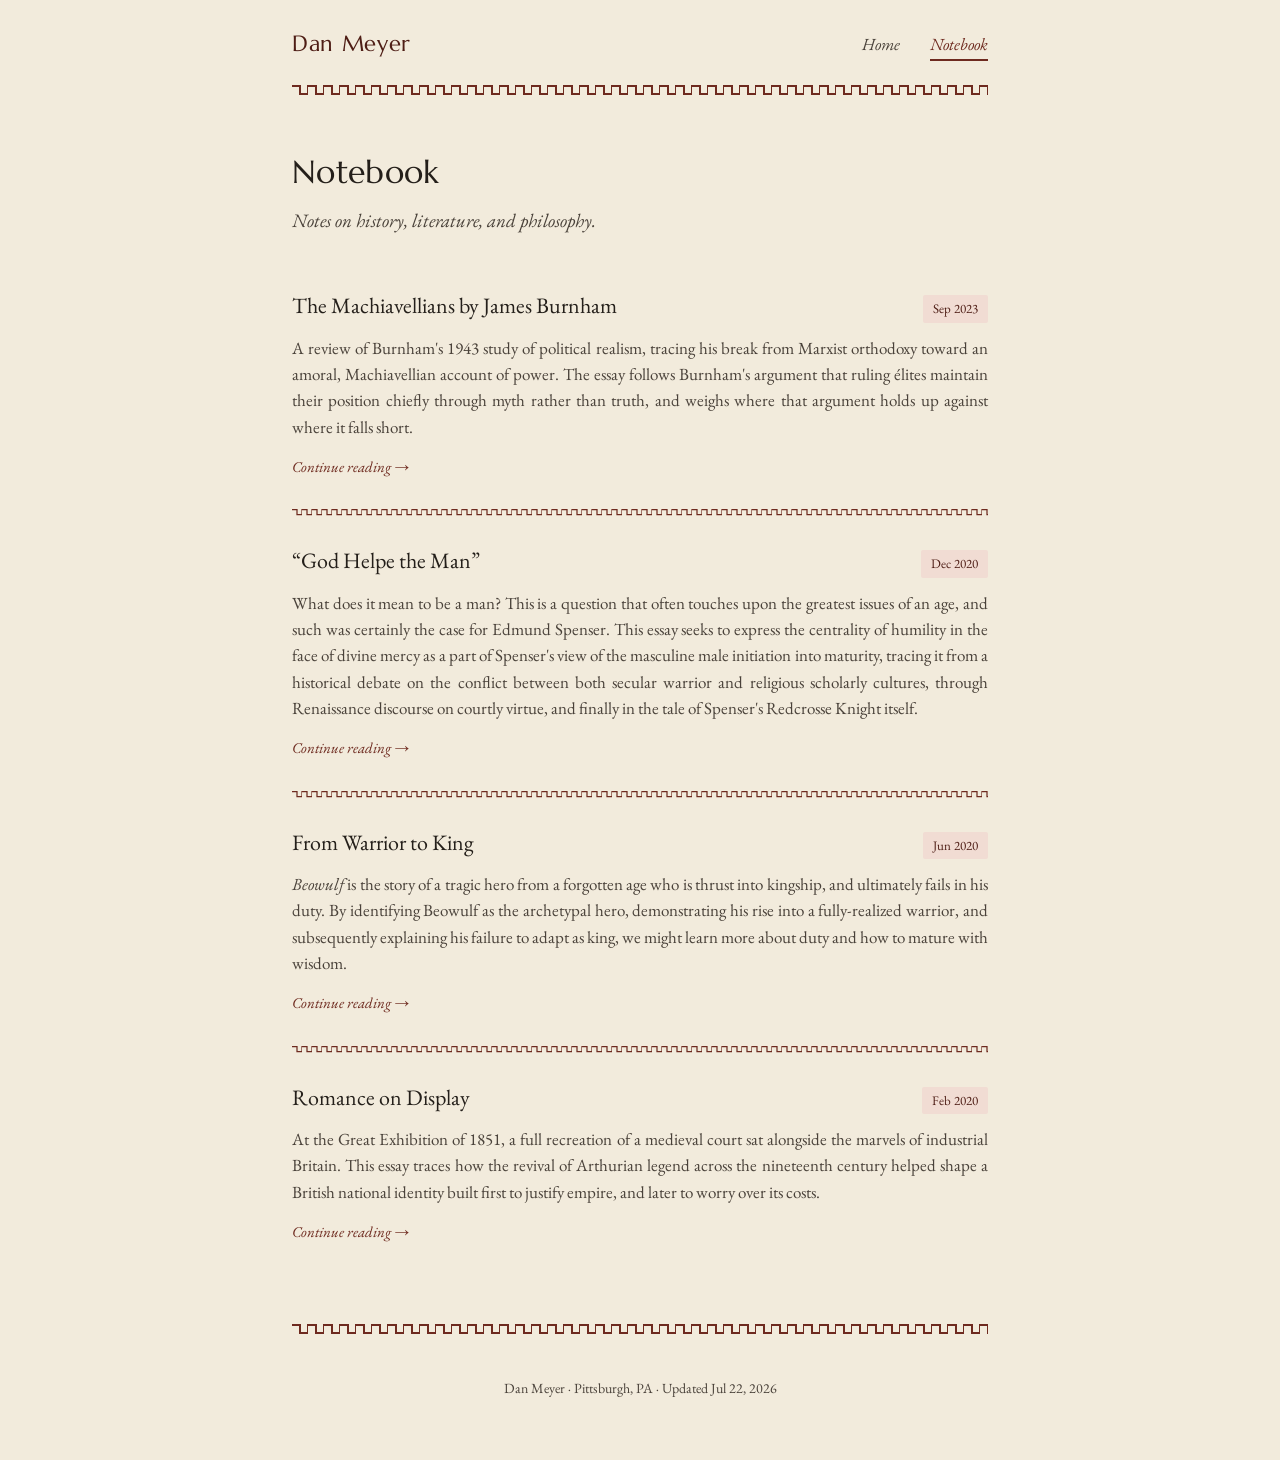
==== notebook/index.html @ ad2be36e "Add files via upload" ====
<!DOCTYPE html>
<html lang="en">
<head>
<meta charset="UTF-8">
<meta name="viewport" content="width=device-width, initial-scale=1">
<title>Notebook — Dan Meyer</title>
<link rel="stylesheet" href="../styles.css">
</head>
<body>
<div class="wrap">

  <header class="top">
    <a class="wordmark" href="../index.html">Dan Meyer</a>
    <nav>
      <a href="../index.html">Home</a>
      <a class="active" href="index.html">Notebook</a>
    </nav>
  </header>
  <div class="meander-rule"></div>

  <section>
    <h1 style="font-size:32px;">Notebook</h1>
    <p class="subtitle">Notes on history, literature, and philosophy.</p>

    <div class="post-list">

      <div class="entry">
        <div class="entry-row">
          <a class="entry-title" href="burnham-machiavellians.html">The Machiavellians by James Burnham</a>
          <span class="date">Sep 2023</span>
        </div>
        <p class="entry-blurb">A review of Burnham's 1943 study of political realism, tracing his break from Marxist orthodoxy toward an amoral, Machiavellian account of power. The essay follows Burnham's argument that ruling &eacute;lites maintain their position chiefly through myth rather than truth, and weighs where that argument holds up against where it falls short.</p>
        <a class="continue-link" href="burnham-machiavellians.html">Continue reading &rarr;</a>
      </div>

      <div class="meander-rule tight"></div>

      <div class="entry">
        <div class="entry-row">
          <a class="entry-title" href="god-helpe-the-man.html">&ldquo;God Helpe the Man&rdquo;</a>
          <span class="date">Dec 2020</span>
        </div>
        <p class="entry-blurb">What does it mean to be a man? This is a question that often touches upon the greatest issues of an age, and such was certainly the case for Edmund Spenser. This essay seeks to express the centrality of humility in the face of divine mercy as a part of Spenser's view of the masculine male initiation into maturity, tracing it from a historical debate on the conflict between both secular warrior and religious scholarly cultures, through Renaissance discourse on courtly virtue, and finally in the tale of Spenser's Redcrosse Knight itself.</p>
        <a class="continue-link" href="god-helpe-the-man.html">Continue reading &rarr;</a>
      </div>

      <div class="meander-rule tight"></div>

      <div class="entry">
        <div class="entry-row">
          <a class="entry-title" href="from-warrior-to-king.html">From Warrior to King</a>
          <span class="date">Jun 2020</span>
        </div>
        <p class="entry-blurb"><em>Beowulf</em> is the story of a tragic hero from a forgotten age who is thrust into kingship, and ultimately fails in his duty. By identifying Beowulf as the archetypal hero, demonstrating his rise into a fully-realized warrior, and subsequently explaining his failure to adapt as king, we might learn more about duty and how to mature with wisdom.</p>
        <a class="continue-link" href="from-warrior-to-king.html">Continue reading &rarr;</a>
      </div>

      <div class="meander-rule tight"></div>

      <div class="entry">
        <div class="entry-row">
          <a class="entry-title" href="romance-on-display.html">Romance on Display</a>
          <span class="date">Feb 2020</span>
        </div>
        <p class="entry-blurb">At the Great Exhibition of 1851, a full recreation of a medieval court sat alongside the marvels of industrial Britain. This essay traces how the revival of Arthurian legend across the nineteenth century helped shape a British national identity built first to justify empire, and later to worry over its costs.</p>
        <a class="continue-link" href="romance-on-display.html">Continue reading &rarr;</a>
      </div>

    </div>
  </section>

  <div class="meander-rule"></div>

  <footer>
    Dan Meyer &middot; Pittsburgh, PA &middot; Updated Jul 22, 2026
  </footer>

</div>
</body>
</html>
---- styles.css ----
/* ---- tokens ---- */
:root{
  --parchment:#F2EBDC;
  --parchment-2:#EAE1CC;
  --ink:#241F1A;
  --ink-soft:#4A423A;
  --oxblood:#6E2A1F;
  --oxblood-deep:#4E1D15;
  --oxblood-tint:#F1DCD3;
  --hairline: rgba(36,31,26,0.18);
}

/* ---- embedded fonts ---- */
@font-face{
  font-family:'Marcellus';
  src:url('fonts/Marcellus-Regular.ttf') format('truetype');
  font-weight:400;font-style:normal;font-display:swap;
}
@font-face{
  font-family:'EB Garamond';
  src:url('fonts/EBGaramond-Regular.ttf') format('truetype');
  font-weight:400;font-style:normal;font-display:swap;
}
@font-face{
  font-family:'EB Garamond';
  src:url('fonts/EBGaramond-Italic.ttf') format('truetype');
  font-weight:400;font-style:italic;font-display:swap;
}
@font-face{
  font-family:'Goudy Initial';
  src:url('fonts/GoudyIni.ttf') format('truetype');
  font-weight:400;font-style:normal;font-display:swap;
}

/* ---- reset / base ---- */
*{box-sizing:border-box;}
body{
  margin:0;
  background:var(--parchment);
  color:var(--ink);
  font-family:'EB Garamond', serif;
  font-size:19px;
  line-height:1.65;
}
.wrap{max-width:760px;margin:0 auto;padding:0 32px;}
a{color:inherit;}

/* ---- header ---- */
header.top{
  display:flex;justify-content:space-between;align-items:center;
  padding:26px 0 20px;
}
.wordmark{
  font-family:'Marcellus',serif;font-size:22px;letter-spacing:0.03em;
  color:var(--oxblood-deep);text-decoration:none;
}
nav a{
  font-family:'EB Garamond',serif;font-style:italic;font-size:17px;
  color:var(--ink-soft);text-decoration:none;margin-left:26px;
  padding-bottom:4px;border-bottom:2px solid transparent;
}
nav a.active{color:var(--oxblood);border-bottom-color:var(--oxblood);}
nav a:hover{color:var(--oxblood-deep);}

/* ---- meander rule (signature divider) ---- */
/* seamless step-fret: period matches tile width so pattern reads as one
   continuous band rather than repeating with visible seams */
.meander-rule{
  height:16px;width:100%;
  background-image:url("data:image/svg+xml,%3Csvg xmlns='http://www.w3.org/2000/svg' width='16' height='16' viewBox='0 0 16 16'%3E%3Cpath d='M0,4 H8 V12 H16 V4' fill='none' stroke='%236E2A1F' stroke-width='2' stroke-linejoin='miter' stroke-linecap='square'/%3E%3C/svg%3E");
  background-repeat:repeat-x;background-position:left center;background-size:16px 16px;
}
.meander-rule.tight{
  height:10px;background-size:10px 10px;
}

/* ---- sections ---- */
section{padding:48px 0;}

h1{
  font-family:'Marcellus',serif;font-size:38px;font-weight:400;
  letter-spacing:0.01em;margin:0 0 6px;color:var(--ink);
}
h2.section-head{
  font-family:'Marcellus',serif;font-size:26px;font-weight:400;
  margin:0 0 18px;
}
.subtitle{
  font-family:'EB Garamond',serif;font-style:italic;color:var(--ink-soft);
  font-size:19px;margin:0 0 26px;
}
p{margin:0 0 16px;color:var(--ink-soft);text-align:justify;hyphens:auto;}
.lede{font-size:20px;color:var(--ink);}
.dropcap{
  float:left;
  width:88px;height:88px;
  margin:0 12px 0 0;
  display:flex;align-items:center;justify-content:center;
  overflow:hidden; /* hard clamp: guarantees no leftover space regardless
                       of font metrics, even if the embedded font fails
                       to load and a fallback serif is used instead */
  font-family:'Goudy Initial', serif;
  font-size:100px;line-height:1;
  color:var(--oxblood);
}
.social-links{margin-top:20px;}
.social-links a{
  font-family:'EB Garamond',serif;font-style:italic;color:var(--oxblood);
  text-decoration:none;border-bottom:1px solid var(--oxblood);font-size:16px;
}
.social-links a:hover{color:var(--oxblood-deep);}

/* ---- book feature ---- */
.book-card{
  display:flex;gap:26px;background:var(--parchment-2);
  border:1px solid var(--hairline);border-radius:2px;padding:26px;
  margin-top:8px;
}
.book-covers{display:flex;gap:8px;flex-shrink:0;}
.cover{
  width:76px;height:114px;border-radius:1px;
  object-fit:cover;border:1px solid var(--ink-soft);
}
.book-copy h2{font-family:'Marcellus',serif;font-size:23px;font-weight:400;margin:0 0 8px;}
.book-copy p{font-size:17px;margin:0 0 14px;}
.book-links a{
  font-family:'EB Garamond',serif;font-style:italic;color:var(--oxblood);
  text-decoration:none;border-bottom:1px solid var(--oxblood);
  font-size:16px;margin-right:20px;
}

/* ---- notebook list ---- */
.post{
  display:flex;justify-content:space-between;align-items:flex-start;
  padding:18px 0;border-bottom:1px solid var(--hairline);
}
.post-list .post:last-child{border-bottom:none;}
.post-title-group a{font-family:'EB Garamond',serif;font-size:19px;color:var(--ink);text-decoration:none;}
.post-title-group a:hover{color:var(--oxblood);}
.post-sub{font-size:15px;font-style:italic;color:var(--ink-soft);margin:2px 0 0;}
.post-sub.pending{color:var(--ink-soft);opacity:0.6;}
.post-blurb{font-size:17px;font-style:normal;color:var(--ink-soft);margin:8px 0 10px;line-height:1.55;max-width:600px;}
.continue-link{font-style:italic;color:var(--oxblood);text-decoration:none;font-size:15px;}
.post .date{
  font-size:13px;color:var(--oxblood-deep);white-space:nowrap;padding:3px 10px;
  background:var(--oxblood-tint);border-radius:2px;margin-top:2px;
}
.view-all{display:inline-block;margin-top:20px;font-style:italic;color:var(--oxblood);text-decoration:none;font-size:16px;}

/* ---- notebook index: full entries with blurb ---- */
.entry{padding:26px 0;}
.entry-row{display:flex;justify-content:space-between;align-items:baseline;gap:16px;}
.entry-title{font-family:'EB Garamond',serif;font-size:22px;color:var(--ink);text-decoration:none;}
.entry-title:hover{color:var(--oxblood);}
.entry .date{
  font-size:13px;color:var(--oxblood-deep);white-space:nowrap;padding:3px 10px;
  background:var(--oxblood-tint);border-radius:2px;
}
.entry-blurb{font-size:17px;font-style:normal;color:var(--ink-soft);margin:10px 0 10px;line-height:1.55;}

/* ---- individual post ---- */
.post-header{padding-bottom:0;}
.post-eyebrow{font-size:14px;color:var(--oxblood-deep);margin-bottom:10px;}
.post-body{font-size:19px;}
.post-body p{color:var(--ink-soft);}
.post-stub{
  font-style:italic;color:var(--ink-soft);opacity:0.7;
  border:1px dashed var(--hairline);padding:18px;border-radius:2px;
}
.back-link{
  display:inline-block;margin-top:36px;font-style:italic;color:var(--oxblood);
  text-decoration:none;font-size:16px;
}

/* ---- post prose ---- */
.post-body h2{font-family:'Marcellus',serif;font-size:22px;font-weight:400;margin:38px 0 14px;color:var(--ink);}
.post-body .dateline{font-size:15px;font-style:italic;color:var(--ink-soft);margin-bottom:28px;}
.post-body blockquote{
  margin:0 0 20px;padding:14px 22px;background:var(--parchment-2);
  border-left:3px solid var(--oxblood);font-size:18px;
}
.post-body blockquote p{margin-bottom:0;text-align:left;font-style:normal;}
.post-body blockquote cite{
  display:block;font-style:normal;font-size:15px;color:var(--ink-soft);margin-top:8px;text-align:right;
}
.post-body figure{margin:28px 0;text-align:center;}
.post-body figure img{max-width:100%;border:1px solid var(--hairline);}
.post-body figcaption{font-size:14px;font-style:italic;color:var(--ink-soft);margin-top:8px;text-align:center;}

/* footnote markers: superscript, linked, hover tooltip */
.fn{position:relative;font-style:normal;}
.fn a{
  color:var(--oxblood);text-decoration:none;font-size:0.68em;
  vertical-align:super;line-height:0;padding:0 1px;
}
.fn a:hover{text-decoration:underline;}
.fn .fn-tip{
  display:none;position:absolute;bottom:135%;left:50%;transform:translateX(-50%);
  width:280px;max-width:75vw;background:var(--parchment-2);border:1px solid var(--oxblood);
  color:var(--ink-soft);font-size:14px;font-style:normal;text-align:left;line-height:1.45;
  padding:10px 13px;border-radius:3px;box-shadow:0 3px 10px rgba(36,31,26,0.18);z-index:30;
}
.fn:hover .fn-tip{display:block;}

/* footnotes / bibliography lists */
.footnotes, .bibliography{
  font-size:16px;color:var(--ink-soft);
}
.footnotes{padding-left:0;}
.footnotes li{margin-bottom:12px;padding-left:6px;text-align:left;}
.footnotes li::marker{color:var(--oxblood-deep);font-family:'Marcellus',serif;}
.fn-back{color:var(--oxblood);text-decoration:none;margin-left:6px;}
.bibliography{list-style:none;margin:0;padding:0;}
.bibliography li{margin-bottom:10px;text-align:left;padding-left:1.6em;text-indent:-1.6em;}

/* ---- footer ---- */
footer{padding:40px 0 60px;text-align:center;font-size:14px;color:var(--ink-soft);}

/* ==========================================================
   Mobile (≤640px) — desktop rules above are untouched;
   everything below only kicks in on narrow viewports.
   ========================================================== */
@media (max-width: 640px){

  .wrap{padding:0 18px;}

  /* header/nav */
  header.top{padding:20px 0 14px;flex-wrap:wrap;gap:8px;}
  .wordmark{font-size:19px;}
  nav a{margin-left:14px;font-size:15px;}

  /* type scale */
  h1{font-size:28px !important;}
  h2.section-head{font-size:21px;}
  .subtitle{font-size:16px;margin-bottom:20px;}
  .lede{font-size:17px;}
  .dropcap{width:64px;height:64px;font-size:72px;margin:0 10px 0 0;}
  p{font-size:16px;}
  section{padding:34px 0;}

  /* book feature: stack instead of side-by-side */
  .book-card{flex-direction:column;gap:16px;padding:18px;}
  .book-covers{align-self:flex-start;}
  .cover{width:64px;height:96px;}
  .book-copy h2{font-size:20px;}
  .book-copy p{font-size:16px;}
  .book-links a{display:inline-block;margin:4px 16px 0 0;}

  /* homepage notebook preview + full notebook index rows:
     let title and date badge wrap onto their own lines instead
     of squeezing the title */
  .post, .entry-row{flex-wrap:wrap;row-gap:6px;}
  .post-title-group a, .entry-title{font-size:17px;}
  .post .date, .entry .date{margin-top:0;}
  .entry-blurb, .post-blurb{font-size:16px;}
  .post-sub{font-size:14px;}

  /* individual post pages */
  .post-header h1{font-size:24px !important;}
  .post-body{font-size:16px;}
  .post-body h2{font-size:19px;margin:30px 0 12px;}
  .post-body blockquote{padding:12px 16px;font-size:16px;}

  /* footnote tooltip: narrower so it can't overflow the viewport */
  .fn .fn-tip{width:220px;max-width:78vw;font-size:13px;padding:9px 11px;}

  /* meander rule: slightly smaller tile reads cleaner at narrow widths */
  .meander-rule{background-size:13px 13px;}
  .meander-rule.tight{background-size:9px 9px;}
}
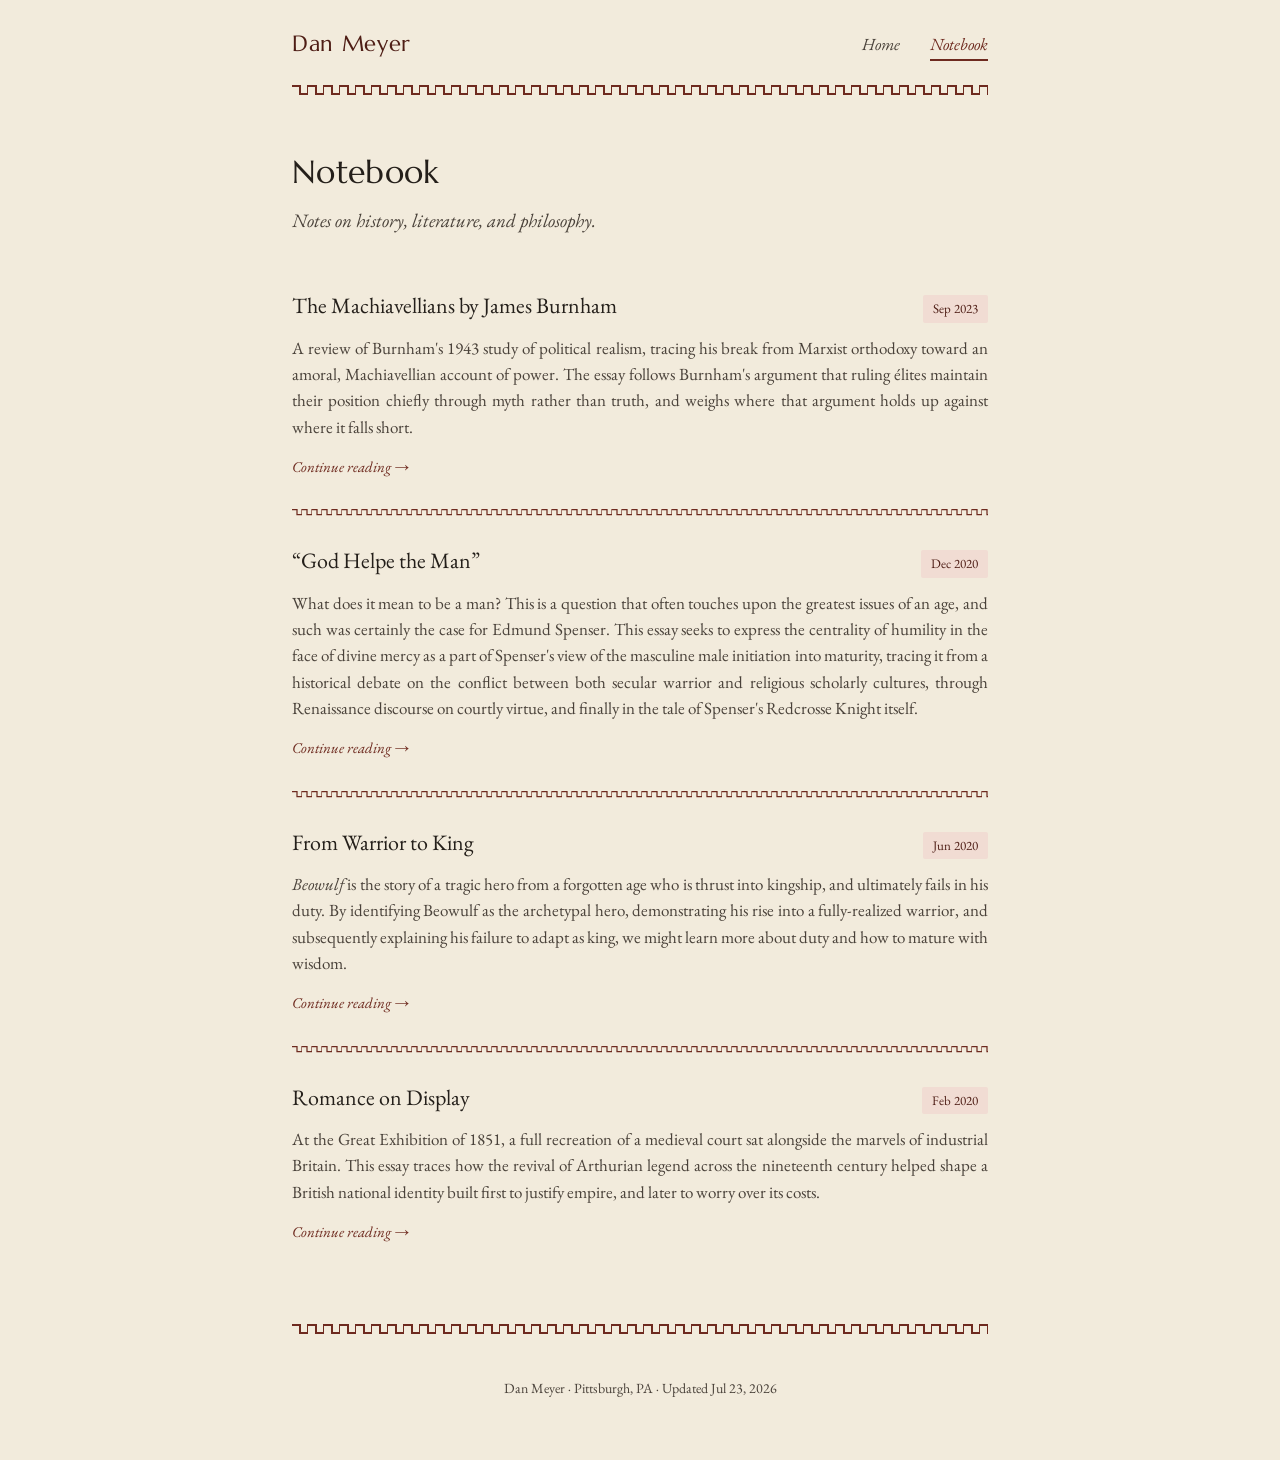
==== commit 518dc57e: "Add files via upload" ====
--- a/notebook/index.html
+++ b/notebook/index.html
@@ -4,6 +4,9 @@
 <meta charset="UTF-8">
 <meta name="viewport" content="width=device-width, initial-scale=1">
 <title>Notebook — Dan Meyer</title>
+<link rel="icon" href="../favicon.ico" sizes="any">
+<link rel="icon" type="image/png" href="../favicon-32x32.png">
+<link rel="apple-touch-icon" href="../apple-touch-icon.png">
 <link rel="stylesheet" href="../styles.css">
 </head>
 <body>
@@ -11,6 +14,12 @@
 
   <header class="top">
     <a class="wordmark" href="../index.html">Dan Meyer</a>
+    <input type="checkbox" id="nav-toggle" class="nav-toggle-checkbox">
+    <label for="nav-toggle" class="nav-toggle-label" aria-label="Toggle menu">
+      <span class="hamburger-line"></span>
+      <span class="hamburger-line"></span>
+      <span class="hamburger-line"></span>
+    </label>
     <nav>
       <a href="../index.html">Home</a>
       <a class="active" href="index.html">Notebook</a>
@@ -72,7 +81,7 @@
   <div class="meander-rule"></div>
 
   <footer>
-    Dan Meyer &middot; Pittsburgh, PA &middot; Updated Jul 22, 2026
+    Dan Meyer &middot; Pittsburgh, PA &middot; Updated Jul 23, 2026
   </footer>
 
 </div>
--- a/styles.css
+++ b/styles.css
@@ -62,6 +62,12 @@
 nav a.active{color:var(--oxblood);border-bottom-color:var(--oxblood);}
 nav a:hover{color:var(--oxblood-deep);}
 
+/* mobile nav toggle: invisible/inert on desktop, only activates in the
+   mobile media query below */
+.nav-toggle-checkbox{display:none;}
+.nav-toggle-label{display:none;}
+.hamburger-line{display:block;}
+
 /* ---- meander rule (signature divider) ---- */
 /* seamless step-fret: period matches tile width so pattern reads as one
    continuous band rather than repeating with visible seams */
@@ -93,17 +99,22 @@
 .lede{font-size:20px;color:var(--ink);}
 .dropcap{
   float:left;
-  width:88px;height:88px;
+  width:99px;height:99px; /* = 3 × lede line-height (20px × 1.65), so
+                              text wraps exactly 3 full lines alongside
+                              it with no partial-line gap underneath */
   margin:0 12px 0 0;
   display:flex;align-items:center;justify-content:center;
   overflow:hidden; /* hard clamp: guarantees no leftover space regardless
                        of font metrics, even if the embedded font fails
                        to load and a fallback serif is used instead */
   font-family:'Goudy Initial', serif;
-  font-size:100px;line-height:1;
+  font-size:114px;line-height:1;
   color:var(--oxblood);
 }
 .social-links{margin-top:20px;}
+.post-body .dropcap{
+  width:94px;height:94px;font-size:108px; /* = 3 × post-body line-height (19px × 1.65) */
+}
 .social-links a{
   font-family:'EB Garamond',serif;font-style:italic;color:var(--oxblood);
   text-decoration:none;border-bottom:1px solid var(--oxblood);font-size:16px;
@@ -130,20 +141,17 @@
 }
 
 /* ---- notebook list ---- */
-.post{
-  display:flex;justify-content:space-between;align-items:flex-start;
-  padding:18px 0;border-bottom:1px solid var(--hairline);
-}
+.post{padding:18px 0;border-bottom:1px solid var(--hairline);}
 .post-list .post:last-child{border-bottom:none;}
-.post-title-group a{font-family:'EB Garamond',serif;font-size:19px;color:var(--ink);text-decoration:none;}
-.post-title-group a:hover{color:var(--oxblood);}
-.post-sub{font-size:15px;font-style:italic;color:var(--ink-soft);margin:2px 0 0;}
+.post-row{display:flex;justify-content:space-between;align-items:baseline;gap:12px;}
+.post-title{font-family:'EB Garamond',serif;font-size:19px;color:var(--ink);text-decoration:none;}
+.post-title:hover{color:var(--oxblood);}
+.post-sub{font-size:15px;font-style:italic;color:var(--ink-soft);margin:4px 0 0;}
 .post-sub.pending{color:var(--ink-soft);opacity:0.6;}
-.post-blurb{font-size:17px;font-style:normal;color:var(--ink-soft);margin:8px 0 10px;line-height:1.55;max-width:600px;}
 .continue-link{font-style:italic;color:var(--oxblood);text-decoration:none;font-size:15px;}
-.post .date{
+.post .date, .entry .date{
   font-size:13px;color:var(--oxblood-deep);white-space:nowrap;padding:3px 10px;
-  background:var(--oxblood-tint);border-radius:2px;margin-top:2px;
+  background:var(--oxblood-tint);border-radius:2px;
 }
 .view-all{display:inline-block;margin-top:20px;font-style:italic;color:var(--oxblood);text-decoration:none;font-size:16px;}
 
@@ -152,10 +160,6 @@
 .entry-row{display:flex;justify-content:space-between;align-items:baseline;gap:16px;}
 .entry-title{font-family:'EB Garamond',serif;font-size:22px;color:var(--ink);text-decoration:none;}
 .entry-title:hover{color:var(--oxblood);}
-.entry .date{
-  font-size:13px;color:var(--oxblood-deep);white-space:nowrap;padding:3px 10px;
-  background:var(--oxblood-tint);border-radius:2px;
-}
 .entry-blurb{font-size:17px;font-style:normal;color:var(--ink-soft);margin:10px 0 10px;line-height:1.55;}
 
 /* ---- individual post ---- */
@@ -224,45 +228,75 @@
 
   .wrap{padding:0 18px;}
 
-  /* header/nav */
-  header.top{padding:20px 0 14px;flex-wrap:wrap;gap:8px;}
-  .wordmark{font-size:19px;}
-  nav a{margin-left:14px;font-size:15px;}
-
-  /* type scale */
-  h1{font-size:28px !important;}
-  h2.section-head{font-size:21px;}
-  .subtitle{font-size:16px;margin-bottom:20px;}
-  .lede{font-size:17px;}
-  .dropcap{width:64px;height:64px;font-size:72px;margin:0 10px 0 0;}
-  p{font-size:16px;}
+  /* header/nav: collapse into a hamburger toggle */
+  header.top{padding:20px 0 14px;position:relative;flex-wrap:wrap;}
+  .wordmark{font-size:20px;}
+  .nav-toggle-label{
+    display:block;width:26px;height:19px;position:relative;
+    cursor:pointer;user-select:none;flex-shrink:0;
+  }
+  .nav-toggle-label .hamburger-line{
+    position:absolute;left:0;width:100%;height:2px;
+    background:var(--oxblood);border-radius:1px;
+    transition:transform 0.28s ease, opacity 0.2s ease;
+  }
+  .nav-toggle-label .hamburger-line:nth-child(1){top:0;}
+  .nav-toggle-label .hamburger-line:nth-child(2){top:8px;}
+  .nav-toggle-label .hamburger-line:nth-child(3){top:16px;}
+  /* open state: top/bottom bars rotate into an X, middle bar fades out */
+  .nav-toggle-checkbox:checked ~ .nav-toggle-label .hamburger-line:nth-child(1){
+    top:8px;transform:rotate(45deg);
+  }
+  .nav-toggle-checkbox:checked ~ .nav-toggle-label .hamburger-line:nth-child(2){
+    opacity:0;transform:scaleX(0);
+  }
+  .nav-toggle-checkbox:checked ~ .nav-toggle-label .hamburger-line:nth-child(3){
+    top:8px;transform:rotate(-45deg);
+  }
+  header.top nav{
+    display:none;flex-basis:100%;order:3;
+    flex-direction:column;align-items:flex-start;gap:2px;
+    margin-top:14px;padding-top:14px;border-top:1px solid var(--hairline);
+  }
+  .nav-toggle-checkbox:checked ~ nav{display:flex;}
+  nav a{margin-left:0;font-size:18px;padding:6px 0;}
+
+  /* type scale: bumped up ~2px across the board for mobile legibility */
+  h1{font-size:30px !important;}
+  h2.section-head{font-size:23px;}
+  .subtitle{font-size:18px;margin-bottom:20px;}
+  .lede{font-size:19px;}
+  .dropcap{width:94px;height:94px;font-size:108px;margin:0 10px 0 0;} /* = 3 × mobile lede line-height (19px × 1.65) */
+  .post-body .dropcap{width:89px;height:89px;font-size:102px;} /* = 3 × mobile post-body line-height (18px × 1.65) */
+  p{font-size:18px;}
   section{padding:34px 0;}
 
-  /* book feature: stack instead of side-by-side */
-  .book-card{flex-direction:column;gap:16px;padding:18px;}
-  .book-covers{align-self:flex-start;}
-  .cover{width:64px;height:96px;}
-  .book-copy h2{font-size:20px;}
-  .book-copy p{font-size:16px;}
+  /* book feature: stack and center instead of the awkward
+     left-aligned covers sitting above left-aligned copy */
+  .book-card{flex-direction:column;align-items:center;gap:16px;padding:20px;text-align:center;}
+  .book-covers{justify-content:center;}
+  .cover{width:68px;height:102px;}
+  .book-copy h2{font-size:21px;}
+  .book-copy p{font-size:17px;text-align:left;}
+  .book-links{text-align:left;}
   .book-links a{display:inline-block;margin:4px 16px 0 0;}
 
-  /* homepage notebook preview + full notebook index rows:
-     let title and date badge wrap onto their own lines instead
-     of squeezing the title */
-  .post, .entry-row{flex-wrap:wrap;row-gap:6px;}
-  .post-title-group a, .entry-title{font-size:17px;}
-  .post .date, .entry .date{margin-top:0;}
-  .entry-blurb, .post-blurb{font-size:16px;}
-  .post-sub{font-size:14px;}
+  /* homepage notes preview + full notebook index: title+date always
+     share one row; subtitle/blurb is always the row underneath, so the
+     date never ends up jumping below the subtitle */
+  .entry-row{flex-wrap:wrap;row-gap:6px;}
+  .post-title, .entry-title{font-size:18px;}
+  .entry-blurb{font-size:17px;}
+  .post-sub{font-size:15px;}
 
   /* individual post pages */
-  .post-header h1{font-size:24px !important;}
-  .post-body{font-size:16px;}
-  .post-body h2{font-size:19px;margin:30px 0 12px;}
-  .post-body blockquote{padding:12px 16px;font-size:16px;}
+  .post-header h1{font-size:25px !important;}
+  .post-body{font-size:18px;}
+  .post-body h2{font-size:20px;margin:30px 0 12px;}
+  .post-body blockquote{padding:12px 16px;font-size:17px;}
 
   /* footnote tooltip: narrower so it can't overflow the viewport */
-  .fn .fn-tip{width:220px;max-width:78vw;font-size:13px;padding:9px 11px;}
+  .fn .fn-tip{width:220px;max-width:78vw;font-size:14px;padding:9px 11px;}
 
   /* meander rule: slightly smaller tile reads cleaner at narrow widths */
   .meander-rule{background-size:13px 13px;}
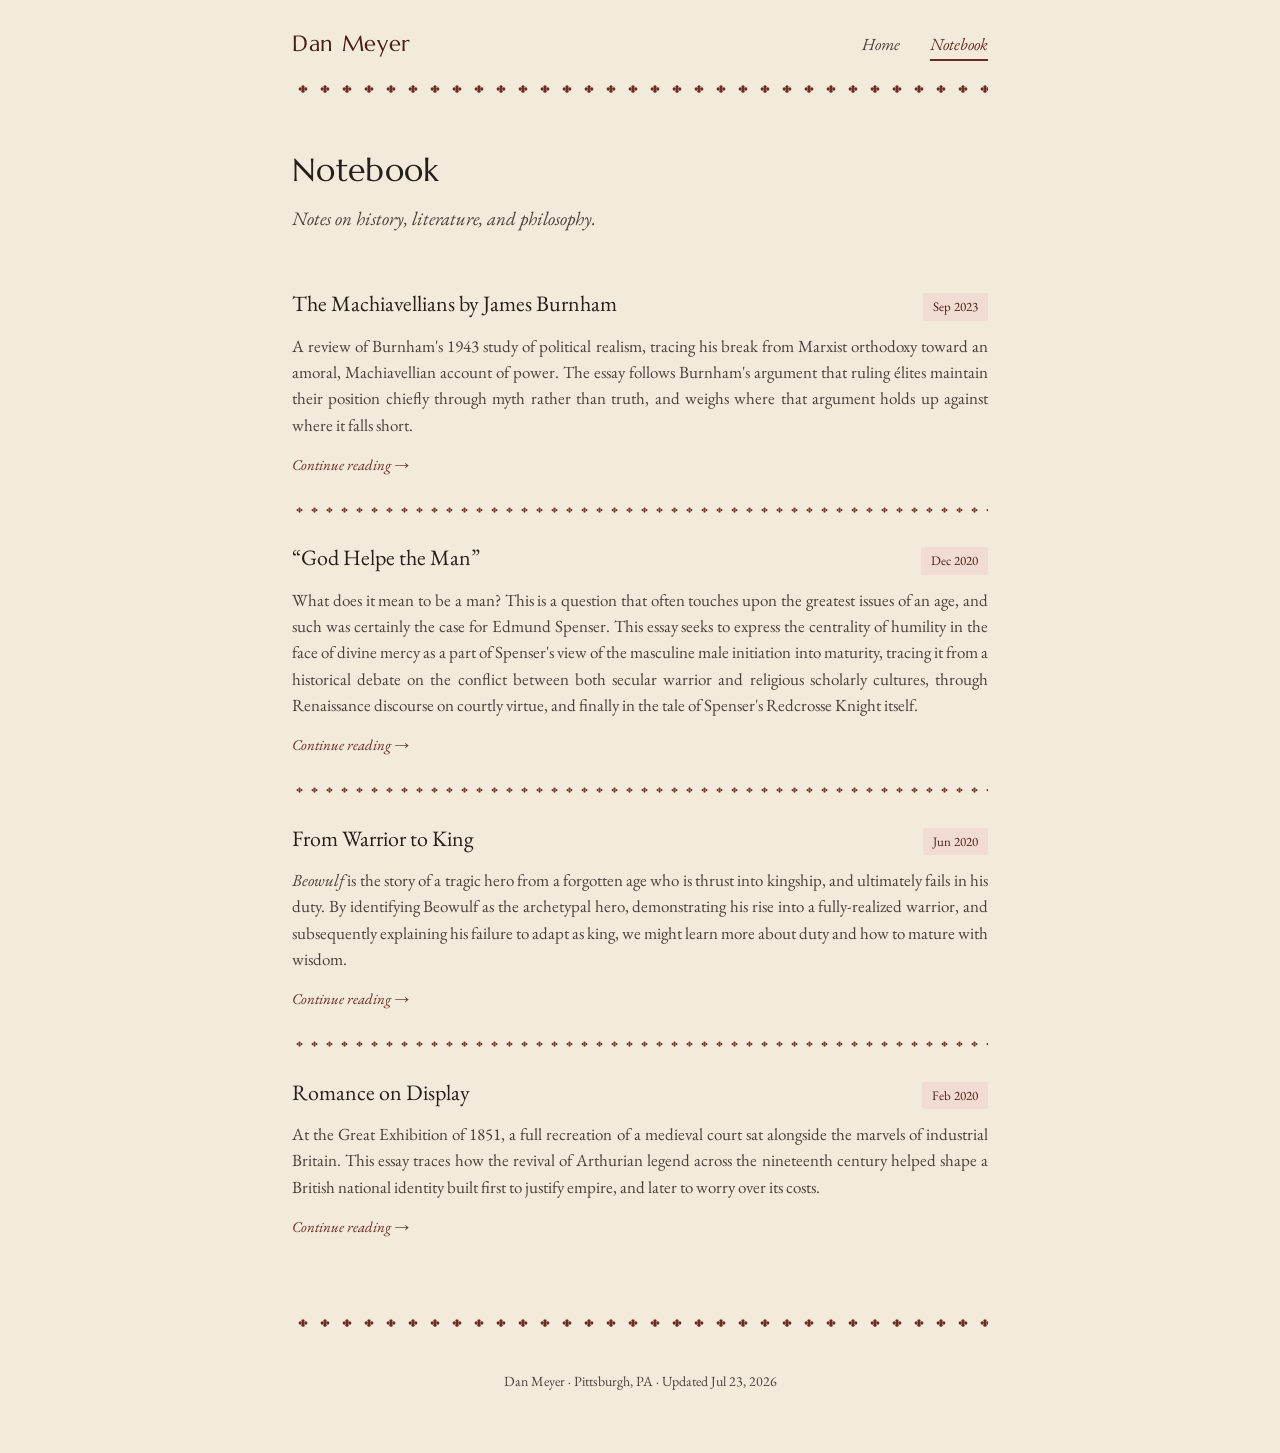
==== commit 63dd87ef: "Add files via upload" ====
--- a/notebook/index.html
+++ b/notebook/index.html
@@ -25,7 +25,7 @@
       <a class="active" href="index.html">Notebook</a>
     </nav>
   </header>
-  <div class="meander-rule"></div>
+  <div class="fleuron-rule"></div>
 
   <section>
     <h1 style="font-size:32px;">Notebook</h1>
@@ -42,7 +42,7 @@
         <a class="continue-link" href="burnham-machiavellians.html">Continue reading &rarr;</a>
       </div>
 
-      <div class="meander-rule tight"></div>
+      <div class="fleuron-rule tight"></div>
 
       <div class="entry">
         <div class="entry-row">
@@ -53,7 +53,7 @@
         <a class="continue-link" href="god-helpe-the-man.html">Continue reading &rarr;</a>
       </div>
 
-      <div class="meander-rule tight"></div>
+      <div class="fleuron-rule tight"></div>
 
       <div class="entry">
         <div class="entry-row">
@@ -64,7 +64,7 @@
         <a class="continue-link" href="from-warrior-to-king.html">Continue reading &rarr;</a>
       </div>
 
-      <div class="meander-rule tight"></div>
+      <div class="fleuron-rule tight"></div>
 
       <div class="entry">
         <div class="entry-row">
@@ -78,7 +78,7 @@
     </div>
   </section>
 
-  <div class="meander-rule"></div>
+  <div class="fleuron-rule"></div>
 
   <footer>
     Dan Meyer &middot; Pittsburgh, PA &middot; Updated Jul 23, 2026
--- a/styles.css
+++ b/styles.css
@@ -34,6 +34,14 @@
 
 /* ---- reset / base ---- */
 *{box-sizing:border-box;}
+html{
+  -webkit-text-size-adjust:100%;text-size-adjust:100%;
+  /* Real mobile browsers (Safari/Firefox) auto-boost text size for
+     readability on narrow screens — invisible when testing by resizing
+     a desktop window, but it breaks any layout math tied to font-size
+     (like the drop cap's line-height calculation) on an actual phone.
+     Locking this to 100% makes rendering match what desktop shows. */
+}
 body{
   margin:0;
   background:var(--parchment);
@@ -80,6 +88,41 @@
   height:10px;background-size:10px 10px;
 }
 
+/* ---- fleuron rule (alternate divider — printer's-flower row) ---- */
+.fleuron-rule{
+  height:14px;width:100%;
+  background-image:url("data:image/svg+xml,%3Csvg xmlns='http://www.w3.org/2000/svg' width='40' height='20' viewBox='0 0 40 20'%3E%3Cg fill='%236E2A1F'%3E%3Ccircle cx='20' cy='6' r='3'/%3E%3Ccircle cx='20' cy='14' r='3'/%3E%3Ccircle cx='15' cy='10' r='3'/%3E%3Ccircle cx='25' cy='10' r='3'/%3E%3Ccircle cx='20' cy='10' r='2.2'/%3E%3C/g%3E%3C/svg%3E");
+  background-repeat:repeat-x;background-position:left center;background-size:22px 12px;
+}
+.fleuron-rule.tight{
+  height:9px;background-size:15px 8px;
+}
+
+/* ---- lozenge rule (alternate divider — diamond chain) ---- */
+.lozenge-rule{
+  height:12px;width:100%;
+  background-image:url("data:image/svg+xml,%3Csvg xmlns='http://www.w3.org/2000/svg' width='24' height='12' viewBox='0 0 24 12'%3E%3Cline x1='0' y1='6' x2='24' y2='6' stroke='%236E2A1F' stroke-width='1'/%3E%3Cpolygon points='12,2 16,6 12,10 8,6' fill='%236E2A1F'/%3E%3C/svg%3E");
+  background-repeat:repeat-x;background-position:left center;background-size:24px 12px;
+}
+.lozenge-rule.tight{
+  height:8px;background-size:16px 8px;
+}
+
+/* ---- ornament rule (alternate divider — plain hairline, single
+   centered fleuron, not tiled) ---- */
+.ornament-rule{
+  height:18px;width:100%;
+  background:
+    center / 24px 24px no-repeat url("data:image/svg+xml,%3Csvg xmlns='http://www.w3.org/2000/svg' width='24' height='24' viewBox='0 0 24 24'%3E%3Cg fill='%236E2A1F'%3E%3Ccircle cx='12' cy='5' r='3.2'/%3E%3Ccircle cx='12' cy='19' r='3.2'/%3E%3Ccircle cx='5' cy='12' r='3.2'/%3E%3Ccircle cx='19' cy='12' r='3.2'/%3E%3Ccircle cx='12' cy='12' r='2.4'/%3E%3C/g%3E%3C/svg%3E"),
+    center / 100% 1px no-repeat linear-gradient(var(--oxblood), var(--oxblood));
+}
+.ornament-rule.tight{
+  height:14px;
+  background:
+    center / 16px 16px no-repeat url("data:image/svg+xml,%3Csvg xmlns='http://www.w3.org/2000/svg' width='24' height='24' viewBox='0 0 24 24'%3E%3Cg fill='%236E2A1F'%3E%3Ccircle cx='12' cy='5' r='3.2'/%3E%3Ccircle cx='12' cy='19' r='3.2'/%3E%3Ccircle cx='5' cy='12' r='3.2'/%3E%3Ccircle cx='19' cy='12' r='3.2'/%3E%3Ccircle cx='12' cy='12' r='2.4'/%3E%3C/g%3E%3C/svg%3E"),
+    center / 100% 1px no-repeat linear-gradient(var(--oxblood), var(--oxblood));
+}
+
 /* ---- sections ---- */
 section{padding:48px 0;}
 
@@ -89,8 +132,9 @@
 }
 h2.section-head{
   font-family:'Marcellus',serif;font-size:26px;font-weight:400;
-  margin:0 0 18px;
-}
+  margin:0 0 18px;color:var(--oxblood-deep);
+}
+h2.section-head::before{content:"\00b6\0020";color:var(--oxblood);font-family:'EB Garamond',serif;}
 .subtitle{
   font-family:'EB Garamond',serif;font-style:italic;color:var(--ink-soft);
   font-size:19px;margin:0 0 26px;
@@ -99,21 +143,19 @@
 .lede{font-size:20px;color:var(--ink);}
 .dropcap{
   float:left;
-  width:99px;height:99px; /* = 3 × lede line-height (20px × 1.65), so
-                              text wraps exactly 3 full lines alongside
-                              it with no partial-line gap underneath */
+  width:99px;height:99px;
   margin:0 12px 0 0;
-  display:flex;align-items:center;justify-content:center;
   overflow:hidden; /* hard clamp: guarantees no leftover space regardless
                        of font metrics, even if the embedded font fails
                        to load and a fallback serif is used instead */
+  text-align:center;
   font-family:'Goudy Initial', serif;
-  font-size:114px;line-height:1;
+  font-size:114px;line-height:99px;
   color:var(--oxblood);
 }
 .social-links{margin-top:20px;}
 .post-body .dropcap{
-  width:94px;height:94px;font-size:108px; /* = 3 × post-body line-height (19px × 1.65) */
+  width:94px;height:94px;font-size:108px;line-height:94px;
 }
 .social-links a{
   font-family:'EB Garamond',serif;font-style:italic;color:var(--oxblood);
@@ -130,7 +172,7 @@
 .book-covers{display:flex;gap:8px;flex-shrink:0;}
 .cover{
   width:76px;height:114px;border-radius:1px;
-  object-fit:cover;border:1px solid var(--ink-soft);
+  object-fit:cover;border:1px solid var(--oxblood);
 }
 .book-copy h2{font-family:'Marcellus',serif;font-size:23px;font-weight:400;margin:0 0 8px;}
 .book-copy p{font-size:17px;margin:0 0 14px;}
@@ -177,7 +219,8 @@
 }
 
 /* ---- post prose ---- */
-.post-body h2{font-family:'Marcellus',serif;font-size:22px;font-weight:400;margin:38px 0 14px;color:var(--ink);}
+.post-body h2{font-family:'Marcellus',serif;font-size:22px;font-weight:400;margin:38px 0 14px;color:var(--oxblood-deep);}
+.post-body h2::before{content:"\00b6\0020";color:var(--oxblood);font-family:'EB Garamond',serif;}
 .post-body .dateline{font-size:15px;font-style:italic;color:var(--ink-soft);margin-bottom:28px;}
 .post-body blockquote{
   margin:0 0 20px;padding:14px 22px;background:var(--parchment-2);
@@ -266,8 +309,8 @@
   h2.section-head{font-size:23px;}
   .subtitle{font-size:18px;margin-bottom:20px;}
   .lede{font-size:19px;}
-  .dropcap{width:94px;height:94px;font-size:108px;margin:0 10px 0 0;} /* = 3 × mobile lede line-height (19px × 1.65) */
-  .post-body .dropcap{width:89px;height:89px;font-size:102px;} /* = 3 × mobile post-body line-height (18px × 1.65) */
+  .dropcap{width:94px;height:94px;font-size:108px;line-height:94px;margin:0 10px 0 0;} /* = 3 × mobile lede line-height (19px × 1.65) */
+  .post-body .dropcap{width:89px;height:89px;font-size:102px;line-height:89px;} /* = 3 × mobile post-body line-height (18px × 1.65) */
   p{font-size:18px;}
   section{padding:34px 0;}
 
@@ -301,5 +344,11 @@
   /* meander rule: slightly smaller tile reads cleaner at narrow widths */
   .meander-rule{background-size:13px 13px;}
   .meander-rule.tight{background-size:9px 9px;}
-}
-
+  .fleuron-rule{background-size:18px 10px;}
+  .fleuron-rule.tight{background-size:12px 7px;}
+  .lozenge-rule{background-size:19px 10px;}
+  .lozenge-rule.tight{background-size:13px 7px;}
+  .ornament-rule{background-size:20px 20px, 100% 1px;}
+  .ornament-rule.tight{background-size:14px 14px, 100% 1px;}
+}
+
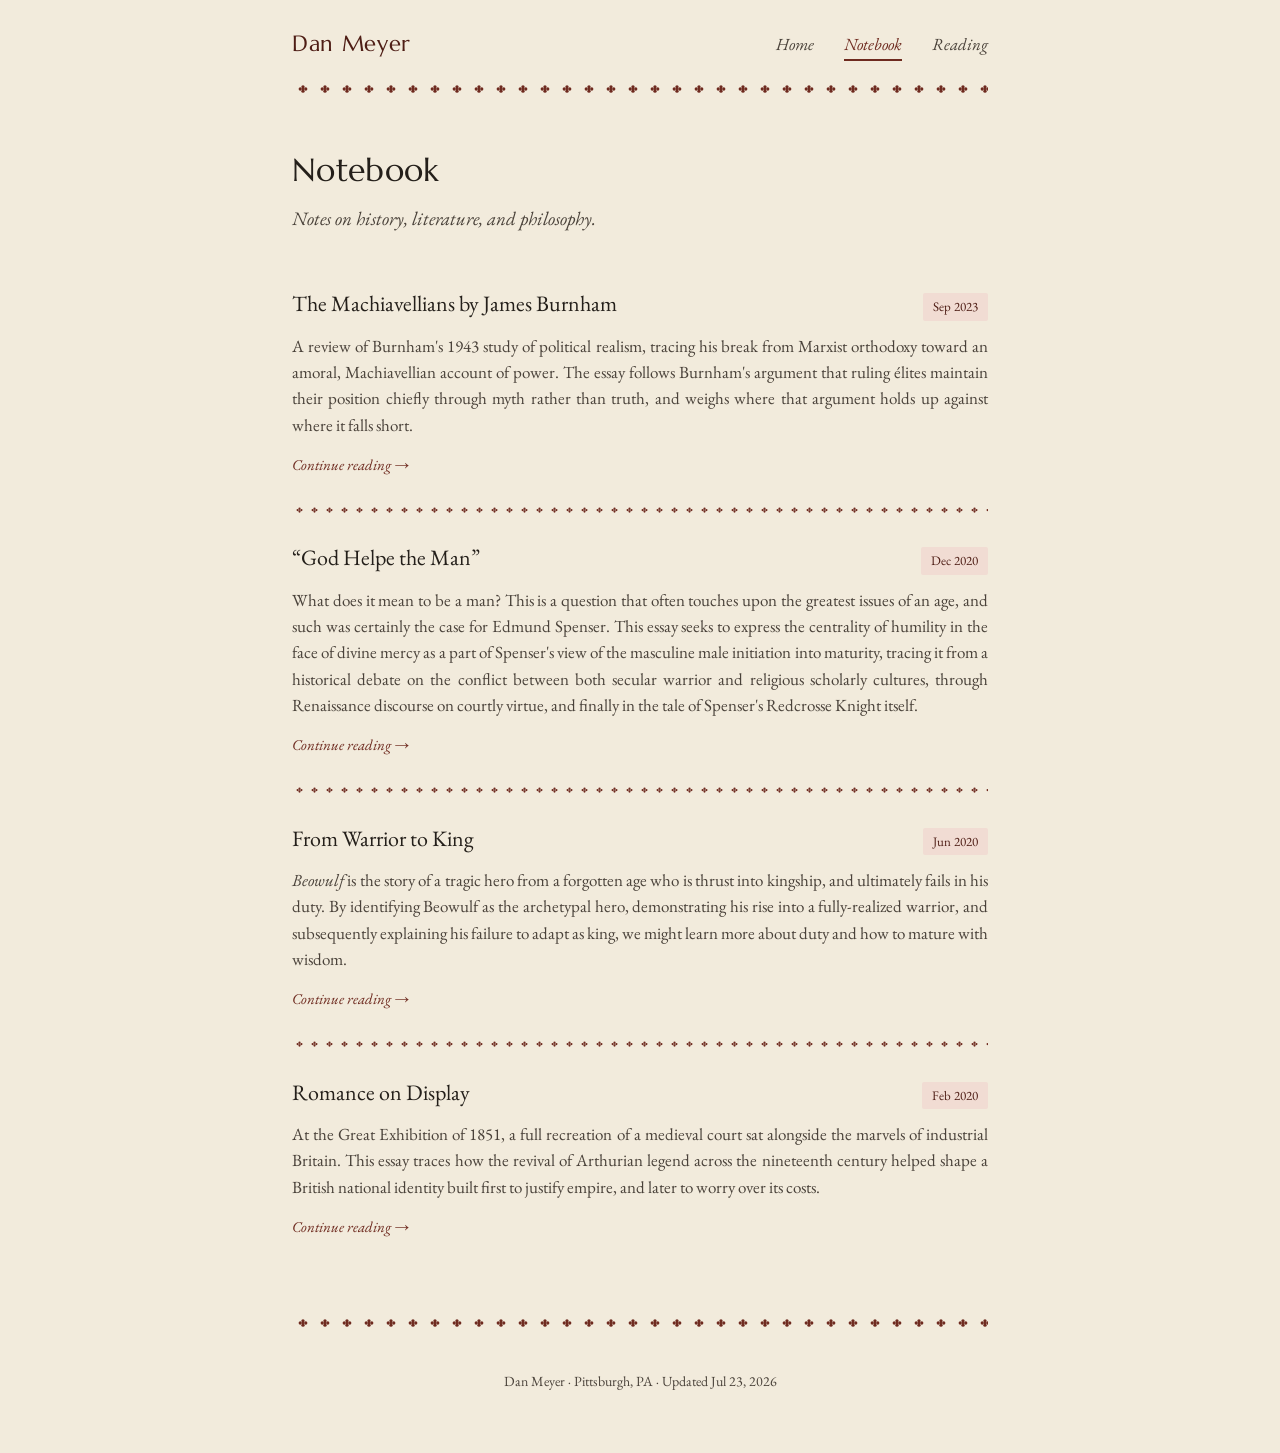
==== commit 5987e115: "Add files via upload" ====
--- a/notebook/index.html
+++ b/notebook/index.html
@@ -23,6 +23,7 @@
     <nav>
       <a href="../index.html">Home</a>
       <a class="active" href="index.html">Notebook</a>
+      <a href="../reading/index.html">Reading</a>
     </nav>
   </header>
   <div class="fleuron-rule"></div>
--- a/styles.css
+++ b/styles.css
@@ -162,6 +162,26 @@
   text-decoration:none;border-bottom:1px solid var(--oxblood);font-size:16px;
 }
 .social-links a:hover{color:var(--oxblood-deep);}
+.inline-link{color:var(--oxblood);text-decoration:none;border-bottom:1px solid var(--oxblood);}
+.inline-link:hover{color:var(--oxblood-deep);}
+
+/* ---- reading log ---- */
+.book-list{list-style:none;margin:0 0 4px;padding:0;}
+.book-row{
+  display:flex;justify-content:space-between;align-items:baseline;gap:14px;
+  padding:8px 0;border-bottom:1px solid var(--hairline);
+}
+.book-list .book-row:last-child{border-bottom:none;}
+.book-info{flex:1;}
+.book-title{font-style:italic;color:var(--ink);}
+.book-author{color:var(--ink-soft);}
+.book-star{color:var(--oxblood);font-size:0.8em;}
+.book-spiral{
+  display:inline-block;width:12px;height:12px;vertical-align:middle;
+  margin-left:2px;transform:translateY(-1px);
+  background:no-repeat center / contain url("data:image/svg+xml,%3Csvg xmlns='http://www.w3.org/2000/svg' viewBox='0 0 24 24'%3E%3Cpath d='M 12.0,12.0 L 12.17,12.04 L 12.32,12.14 L 12.43,12.31 L 12.48,12.52 L 12.45,12.76 L 12.34,13.0 L 12.15,13.22 L 11.88,13.4 L 11.54,13.52 L 11.15,13.54 L 10.74,13.47 L 10.32,13.29 L 9.93,12.99 L 9.6,12.58 L 9.36,12.08 L 9.22,11.51 L 9.22,10.88 L 9.37,10.23 L 9.66,9.6 L 10.11,9.02 L 10.7,8.53 L 11.42,8.17 L 12.23,7.95 L 13.1,7.92 L 14.0,8.07 L 14.88,8.43 L 15.69,8.99 L 16.38,9.73 L 16.93,10.64 L 17.28,11.67 L 17.41,12.79 L 17.29,13.94 L 16.93,15.09 L 16.32,16.16 L 15.47,17.1 L 14.41,17.87 L 13.18,18.41 L 11.83,18.7 L 10.42,18.69 L 9.0,18.38 L 7.64,17.76 L 6.42,16.86 L 5.38,15.69 L 4.6,14.3 L 4.1,12.75 L 3.94,11.09 L 4.14,9.39 L 4.69,7.74 L 5.59,6.21 L 6.82,4.87' fill='none' stroke='%234E1D15' stroke-width='1.6' stroke-linecap='round'/%3E%3C/svg%3E");
+}
+.book-date{font-size:13px;color:var(--ink-soft);white-space:nowrap;flex-shrink:0;}
 
 /* ---- book feature ---- */
 .book-card{
@@ -319,7 +339,7 @@
   .book-card{flex-direction:column;align-items:center;gap:16px;padding:20px;text-align:center;}
   .book-covers{justify-content:center;}
   .cover{width:68px;height:102px;}
-  .book-copy h2{font-size:21px;}
+  .book-copy h2{font-size:21px;text-align:left;}
   .book-copy p{font-size:17px;text-align:left;}
   .book-links{text-align:left;}
   .book-links a{display:inline-block;margin:4px 16px 0 0;}
@@ -331,6 +351,13 @@
   .post-title, .entry-title{font-size:18px;}
   .entry-blurb{font-size:17px;}
   .post-sub{font-size:15px;}
+
+  /* reading log: let each row wrap onto two lines (title/author, then
+     month below) rather than squeezing everything onto one on narrow
+     screens */
+  .book-row{flex-wrap:wrap;row-gap:2px;}
+  .book-title,.book-author{font-size:17px;}
+  .book-date{font-size:12px;}
 
   /* individual post pages */
   .post-header h1{font-size:25px !important;}
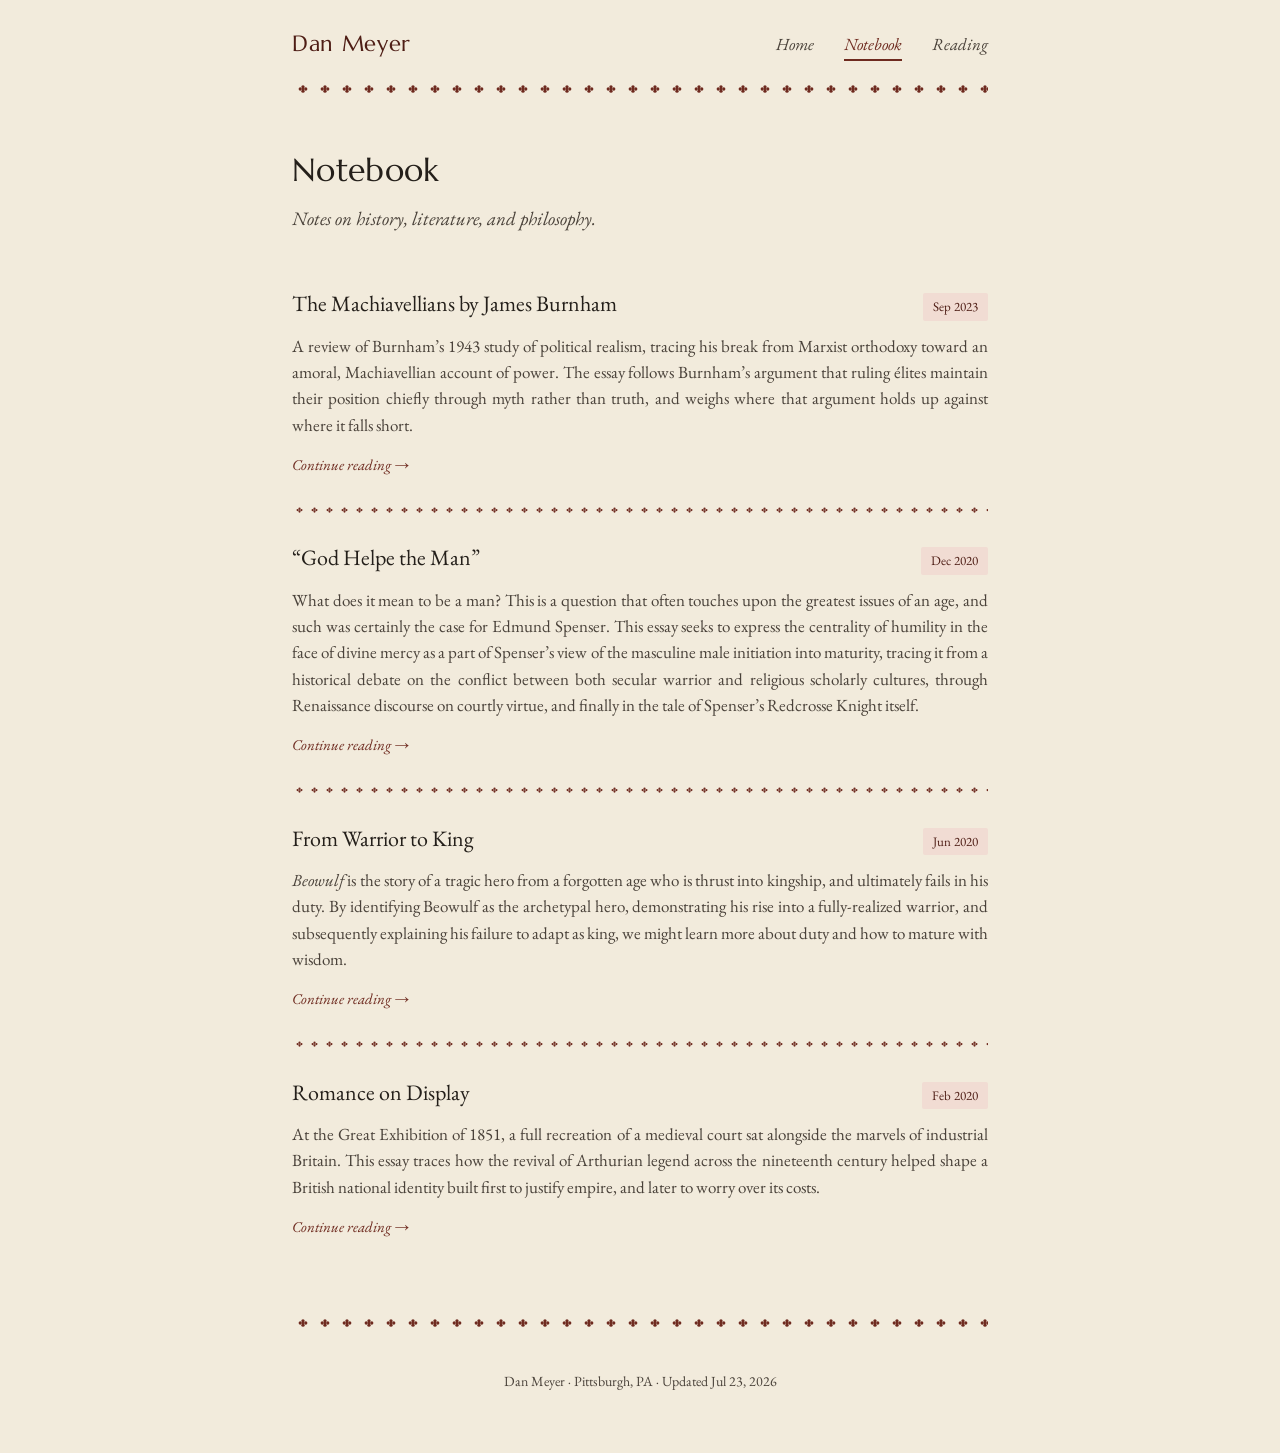
==== commit 61208cc4: "Add files via upload" ====
--- a/notebook/index.html
+++ b/notebook/index.html
@@ -39,7 +39,7 @@
           <a class="entry-title" href="burnham-machiavellians.html">The Machiavellians by James Burnham</a>
           <span class="date">Sep 2023</span>
         </div>
-        <p class="entry-blurb">A review of Burnham's 1943 study of political realism, tracing his break from Marxist orthodoxy toward an amoral, Machiavellian account of power. The essay follows Burnham's argument that ruling &eacute;lites maintain their position chiefly through myth rather than truth, and weighs where that argument holds up against where it falls short.</p>
+        <p class="entry-blurb">A review of Burnham&rsquo;s 1943 study of political realism, tracing his break from Marxist orthodoxy toward an amoral, Machiavellian account of power. The essay follows Burnham&rsquo;s argument that ruling &eacute;lites maintain their position chiefly through myth rather than truth, and weighs where that argument holds up against where it falls short.</p>
         <a class="continue-link" href="burnham-machiavellians.html">Continue reading &rarr;</a>
       </div>
 
@@ -50,7 +50,7 @@
           <a class="entry-title" href="god-helpe-the-man.html">&ldquo;God Helpe the Man&rdquo;</a>
           <span class="date">Dec 2020</span>
         </div>
-        <p class="entry-blurb">What does it mean to be a man? This is a question that often touches upon the greatest issues of an age, and such was certainly the case for Edmund Spenser. This essay seeks to express the centrality of humility in the face of divine mercy as a part of Spenser's view of the masculine male initiation into maturity, tracing it from a historical debate on the conflict between both secular warrior and religious scholarly cultures, through Renaissance discourse on courtly virtue, and finally in the tale of Spenser's Redcrosse Knight itself.</p>
+        <p class="entry-blurb">What does it mean to be a man? This is a question that often touches upon the greatest issues of an age, and such was certainly the case for Edmund Spenser. This essay seeks to express the centrality of humility in the face of divine mercy as a part of Spenser&rsquo;s view of the masculine male initiation into maturity, tracing it from a historical debate on the conflict between both secular warrior and religious scholarly cultures, through Renaissance discourse on courtly virtue, and finally in the tale of Spenser&rsquo;s Redcrosse Knight itself.</p>
         <a class="continue-link" href="god-helpe-the-man.html">Continue reading &rarr;</a>
       </div>
 
--- a/styles.css
+++ b/styles.css
@@ -277,6 +277,11 @@
 .footnotes li{margin-bottom:12px;padding-left:6px;text-align:left;}
 .footnotes li::marker{color:var(--oxblood-deep);font-family:'Marcellus',serif;}
 .fn-back{color:var(--oxblood);text-decoration:none;margin-left:6px;}
+.fn-back-icon{
+  display:inline-block;width:13px;height:13px;vertical-align:middle;
+  transform:translateY(-1px);
+  background:no-repeat center / contain url("data:image/svg+xml,%3Csvg xmlns='http://www.w3.org/2000/svg' viewBox='0 0 24 24'%3E%3Cpath d='M17,7.5 L17,14.5 L6,14.5 M6,14.5 L10,10.5 M6,14.5 L10,18.5' fill='none' stroke='%236E2A1F' stroke-width='1.8' stroke-linecap='round' stroke-linejoin='round'/%3E%3C/svg%3E");
+}
 .bibliography{list-style:none;margin:0;padding:0;}
 .bibliography li{margin-bottom:10px;text-align:left;padding-left:1.6em;text-indent:-1.6em;}
 
